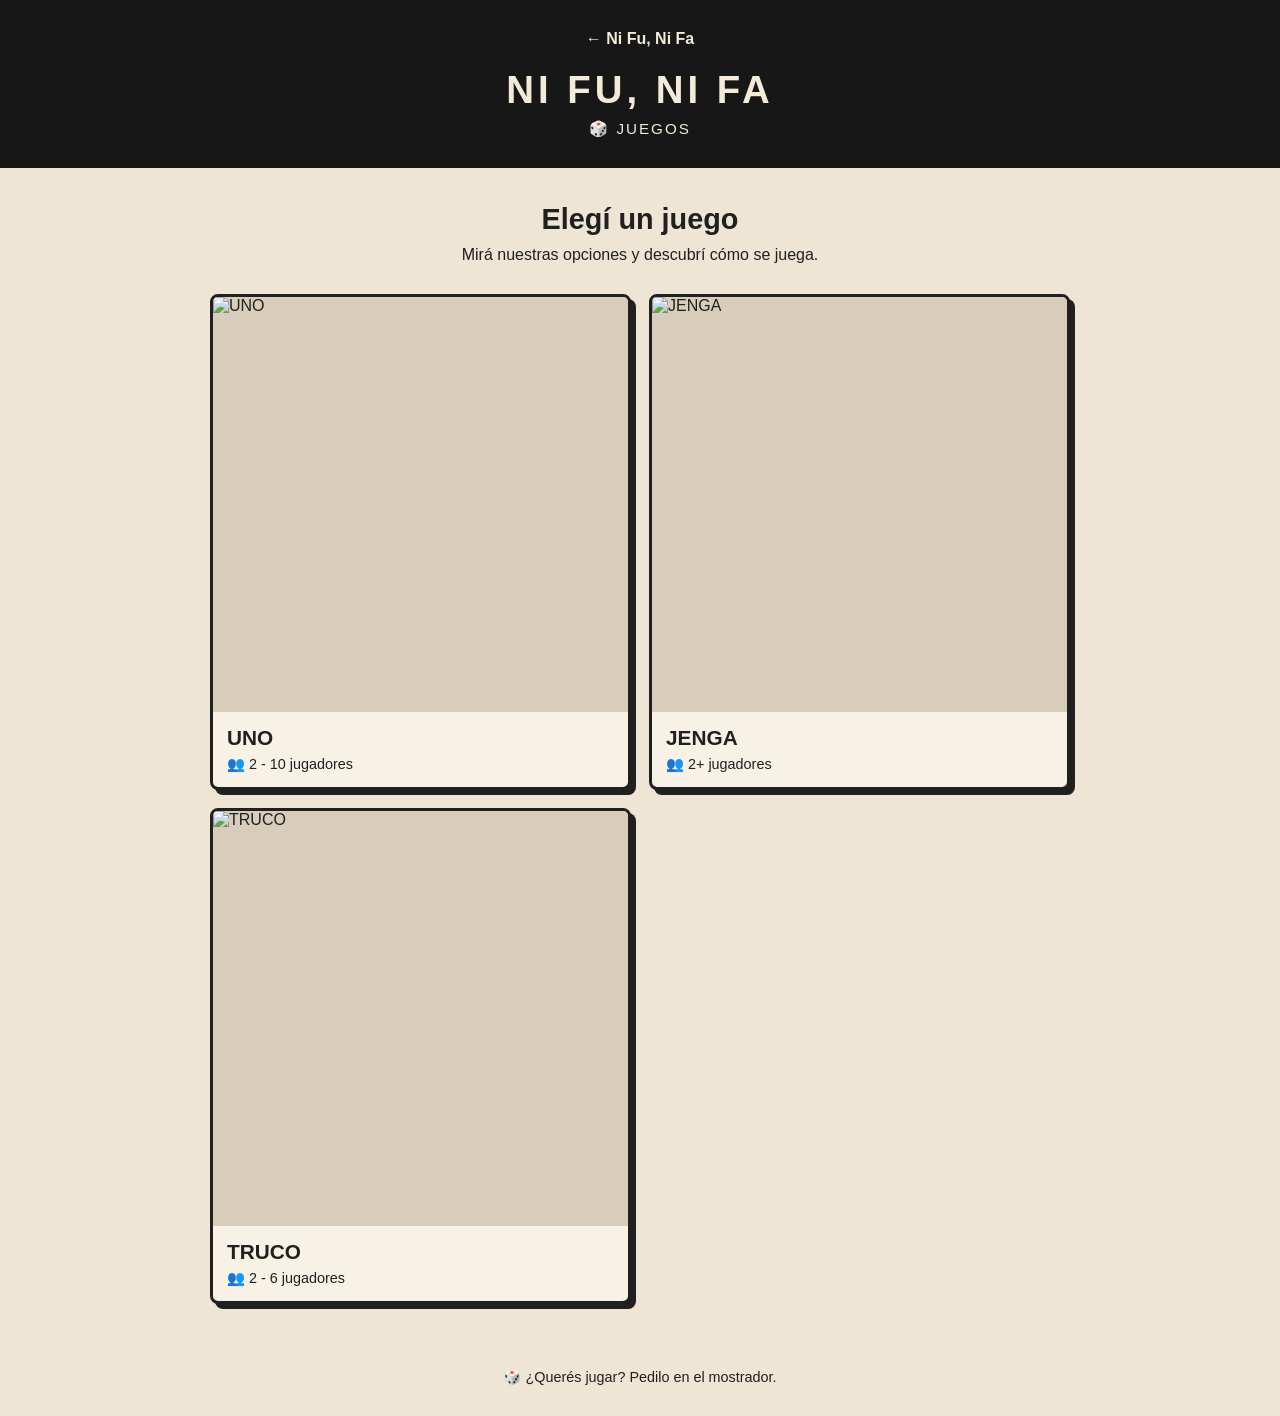
==== juegos/index.html @ 53de6ed8 "Primera version de carta Ni Fu Ni Fa" ====
<!DOCTYPE html>
<html lang="es">

<head>
    <meta charset="UTF-8">
    <meta name="viewport" content="width=device-width, initial-scale=1.0">

    <title>Juegos — Ni Fu, Ni Fa</title>

    <link rel="stylesheet" href="../css/style.css">
</head>

<body>

    <header>
        <a href="../index.html" class="volver">← Ni Fu, Ni Fa</a>

        <h1>NI FU, NI FA</h1>
        <p>🎲 JUEGOS</p>
    </header>

    <main>

        <section class="presentacion">
            <h2>Elegí un juego</h2>

            <p>
                Mirá nuestras opciones y descubrí cómo se juega.
            </p>
        </section>

        <section id="lista-juegos" class="lista-juegos">
            <!-- Los juegos se generan automáticamente -->
        </section>

    </main>

    <footer>
        <p>🎲 ¿Querés jugar? Pedilo en el mostrador.</p>
    </footer>

    <script src="../js/juegos.js"></script>

</body>

</html>
---- css/style.css ----
/* =========================
   RESET
========================= */

* {
    box-sizing: border-box;
    margin: 0;
    padding: 0;
}

body {
    font-family: Arial, Helvetica, sans-serif;
    background: #eee5d5;
    color: #202020;
    min-height: 100vh;
}


/* =========================
   HEADER
========================= */

header {
    background: #171717;
    color: #f4ead8;
    text-align: center;
    padding: 30px 20px;
}

header h1 {
    font-size: 2.4rem;
    letter-spacing: 4px;
}

header p {
    margin-top: 8px;
    font-size: 0.95rem;
    letter-spacing: 2px;
}


/* =========================
   MAIN
========================= */

main {
    width: 100%;
    max-width: 900px;
    margin: 0 auto;
    padding: 35px 20px;
}

main h2 {
    text-align: center;
    font-size: 1.8rem;
    margin-bottom: 10px;
}

.presentacion {
    text-align: center;
    margin-bottom: 30px;
}


/* =========================
   OPCIONES INICIO
========================= */

.opciones {
    display: grid;
    grid-template-columns: repeat(2, 1fr);
    gap: 20px;
    max-width: 600px;
    margin: 30px auto;
}

.opciones a {
    display: flex;
    flex-direction: column;
    align-items: center;
    justify-content: center;

    min-height: 180px;

    background: #f8f1e5;
    color: #202020;

    border: 3px solid #202020;
    border-radius: 8px;

    text-decoration: none;

    font-size: 3rem;
    box-shadow: 6px 6px 0 #202020;

    transition: transform 0.15s;
}

.opciones a:hover {
    transform: translate(-2px, -2px);
}

.opciones span {
    margin-top: 12px;
    font-size: 1.1rem;
    font-weight: bold;
    letter-spacing: 2px;
}


/* =========================
   CATÁLOGO DE JUEGOS
========================= */

.lista-juegos {
    display: grid;
    grid-template-columns: repeat(2, 1fr);
    gap: 18px;
}

.tarjeta-juego {
    background: #f8f1e5;
    border: 3px solid #202020;
    border-radius: 8px;
    overflow: hidden;

    box-shadow: 5px 5px 0 #202020;

    transition: transform 0.15s;
}

.tarjeta-juego:hover {
    transform: translate(-2px, -2px);
}

.tarjeta-juego a {
    display: block;
    color: inherit;
    text-decoration: none;
}

.imagen-juego {
    width: 100%;
    aspect-ratio: 1 / 1;
    background: #d8cdbb;
    overflow: hidden;
}

.imagen-juego img {
    width: 100%;
    height: 100%;
    object-fit: cover;
    display: block;
}

.info-juego {
    padding: 14px;
}

.info-juego h3 {
    font-size: 1.3rem;
    margin-bottom: 6px;
}

.info-juego p {
    font-size: 0.9rem;
}


/* =========================
   BOTÓN VOLVER
========================= */

.volver {
    display: inline-block;
    color: #f4ead8;
    text-decoration: none;
    margin-bottom: 20px;
    font-weight: bold;
}


/* =========================
   FOOTER
========================= */

footer {
    text-align: center;
    padding: 30px 20px;
    font-size: 0.9rem;
}


/* =========================
   CELULAR
========================= */

@media (max-width: 600px) {

    header {
        padding: 25px 15px;
    }

    header h1 {
        font-size: 1.9rem;
    }

    main {
        padding: 25px 15px;
    }

    .opciones {
        grid-template-columns: 1fr;
    }

    .opciones a {
        min-height: 140px;
    }

    .lista-juegos {
        grid-template-columns: repeat(2, 1fr);
        gap: 12px;
    }

    .info-juego {
        padding: 10px;
    }

    .info-juego h3 {
        font-size: 1.1rem;
    }

}
/* =========================
   CARTA GASTRONÓMICA
========================= */

.carta-imagen {
    width: 100%;
    max-width: 900px;
    margin: 0 auto;
}

.carta-imagen img {
    width: 100%;
    height: auto;
    display: block;

    border: 2px solid #202020;
    box-shadow: 4px 4px 0 #202020;
}


/* =========================
   CARTA EN CELULAR
========================= */

@media (max-width: 600px) {

    .carta-imagen {
        width: 100%;
        margin: 0;
    }

    .carta-imagen img {
        width: 100%;
        border: none;
        box-shadow: none;
    }

}

/* ========================================
   CARTA GASTRONÓMICA
   NI FU, NI FA
======================================== */

.carta {
    width: 100%;
    max-width: 1100px;
    margin: 30px auto;
    padding: 35px;

    background:
        linear-gradient(
            rgba(246, 235, 210, 0.96),
            rgba(246, 235, 210, 0.96)
        );

    border: 5px solid #29221c;

    box-shadow:
        inset 0 0 0 4px #e8d8b8,
        inset 0 0 0 7px #29221c,
        8px 8px 0 #29221c;

    color: #29221c;
}


/* ========================================
   ENCABEZADO
======================================== */

.carta-header {
    display: grid;
    grid-template-columns: 1fr 220px 1fr;
    align-items: center;
    gap: 20px;

    padding: 25px 20px;

    background: #171513;

    border-bottom: 3px solid #29221c;
}
.titulo-carta,
.slogan {
    text-align: center;
    font-family: Georgia, "Times New Roman", serif;
    font-weight: 900;
}

.titulo-carta {
    text-align: center;

    font-family: Georgia, "Times New Roman", serif;
    font-weight: 900;

    font-size: clamp(2.5rem, 6vw, 5rem);

    letter-spacing: 3px;

    color: #f4e5c4;

    text-shadow: 2px 2px 0 #713426;
}

.slogan {
    text-align: center;

    font-family: Georgia, "Times New Roman", serif;
    font-weight: 900;

    font-size: 1.2rem;
    line-height: 1.3;

    color: #b84a32;

    text-shadow: 1px 1px 0 #35160f;
}

.logo {
    width: 190px;
    height: 190px;

    margin: auto;

    border: 4px double #f4e5c4;
    border-radius: 50%;

    display: flex;
    flex-direction: column;
    justify-content: center;
    align-items: center;

    text-align: center;

    position: relative;

    box-shadow:
        0 0 0 2px #713426,
        inset 0 0 20px rgba(0, 0, 0, 0.5);
}

.logo h1 {
    font-family: Georgia, "Times New Roman", serif;

    font-size: 1.8rem;
    line-height: 0.95;

    letter-spacing: 2px;

    color: #f4e5c4;

    text-shadow: 2px 2px 0 #713426;
}
.logo-estrellas {
    font-size: 1.2rem;
    margin: 8px 0;

    color: #f4e5c4;
}

/* ========================================
   COLUMNAS
======================================== */

.columnas {
    display: grid;
    grid-template-columns: 1fr 1fr;
}

.columna {
    padding: 25px 30px;
}

.columna + .columna {
    border-left: 2px solid #29221c;
}


/* ========================================
   SECCIONES
======================================== */

.seccion {
    margin-bottom: 35px;
}

.seccion h2 {
    background: #713426;
    color: #f6ebd2;

    font-family: Georgia, "Times New Roman", serif;

    text-align: center;

    font-size: 1.55rem;
    letter-spacing: 1px;

    padding: 7px 10px;

    margin-bottom: 18px;

    border-top: 2px solid #29221c;
    border-bottom: 2px solid #29221c;

    box-shadow: 3px 3px 0 #29221c;
}


/* ========================================
   PRODUCTOS
======================================== */

.producto {
    display: grid;

    grid-template-columns:
        max-content
        minmax(20px, 1fr)
        max-content;

    align-items: end;

    width: 100%;
    min-width: 0;

    margin-bottom: 6px;

    font-family: Georgia, "Times New Roman", serif;

    font-size: 1.05rem;
    font-weight: bold;
}


.producto .nombre {
    min-width: 0;
}


.producto .puntos {
    min-width: 20px;

    border-bottom: 2px dotted #65594b;

    margin: 0 8px 4px;
}


.producto .precio {
    white-space: nowrap;

    font-size: 1.05rem;
}


/* Descripción del producto */

.descripcion {
    max-width: 100%;

    margin: -2px 0 12px;

    font-family: Georgia, "Times New Roman", serif;

    font-size: 0.78rem;
    font-weight: bold;

    line-height: 1.3;
}


/* ========================================
   SEPARADORES
======================================== */

.separador {
    width: 80%;
    margin: 18px auto;

    border-top: 2px solid #29221c;

    position: relative;
}

.separador::after {
    content: "★";

    position: absolute;

    left: 50%;
    top: -13px;

    transform: translateX(-50%);

    background: #f6ebd2;

    padding: 0 10px;

    font-size: 1rem;
}


/* ========================================
   RESPONSIVE
======================================== */

@media (max-width: 700px) {

    body {
        background: #f6ebd2;
    }

    .carta {
        margin: 0;
        padding: 18px;

        border: none;

        box-shadow: none;
    }


    .carta-header {
        grid-template-columns: 1fr;

        gap: 18px;

        padding-bottom: 20px;
    }


    .titulo-carta {
        order: 1;
        font-size: 3rem;
    }


    .logo {
        order: 2;

        width: 150px;
        height: 150px;
    }

    .logo h1 {
        font-size: 1.45rem;
    }


    .slogan {
        order: 3;
        font-size: 1rem;
    }


    .columnas {
        grid-template-columns: 1fr;
    }


    .columna {
        padding: 25px 5px;
    }


    .columna + .columna {
        border-left: none;

        border-top: 2px solid #29221c;
    }


    .seccion {
        margin-bottom: 30px;
    }


    .seccion h2 {
        font-size: 1.25rem;
    }


    .producto {
        font-size: 0.95rem;
    }


    .producto strong {
        font-size: 0.95rem;
    }

}
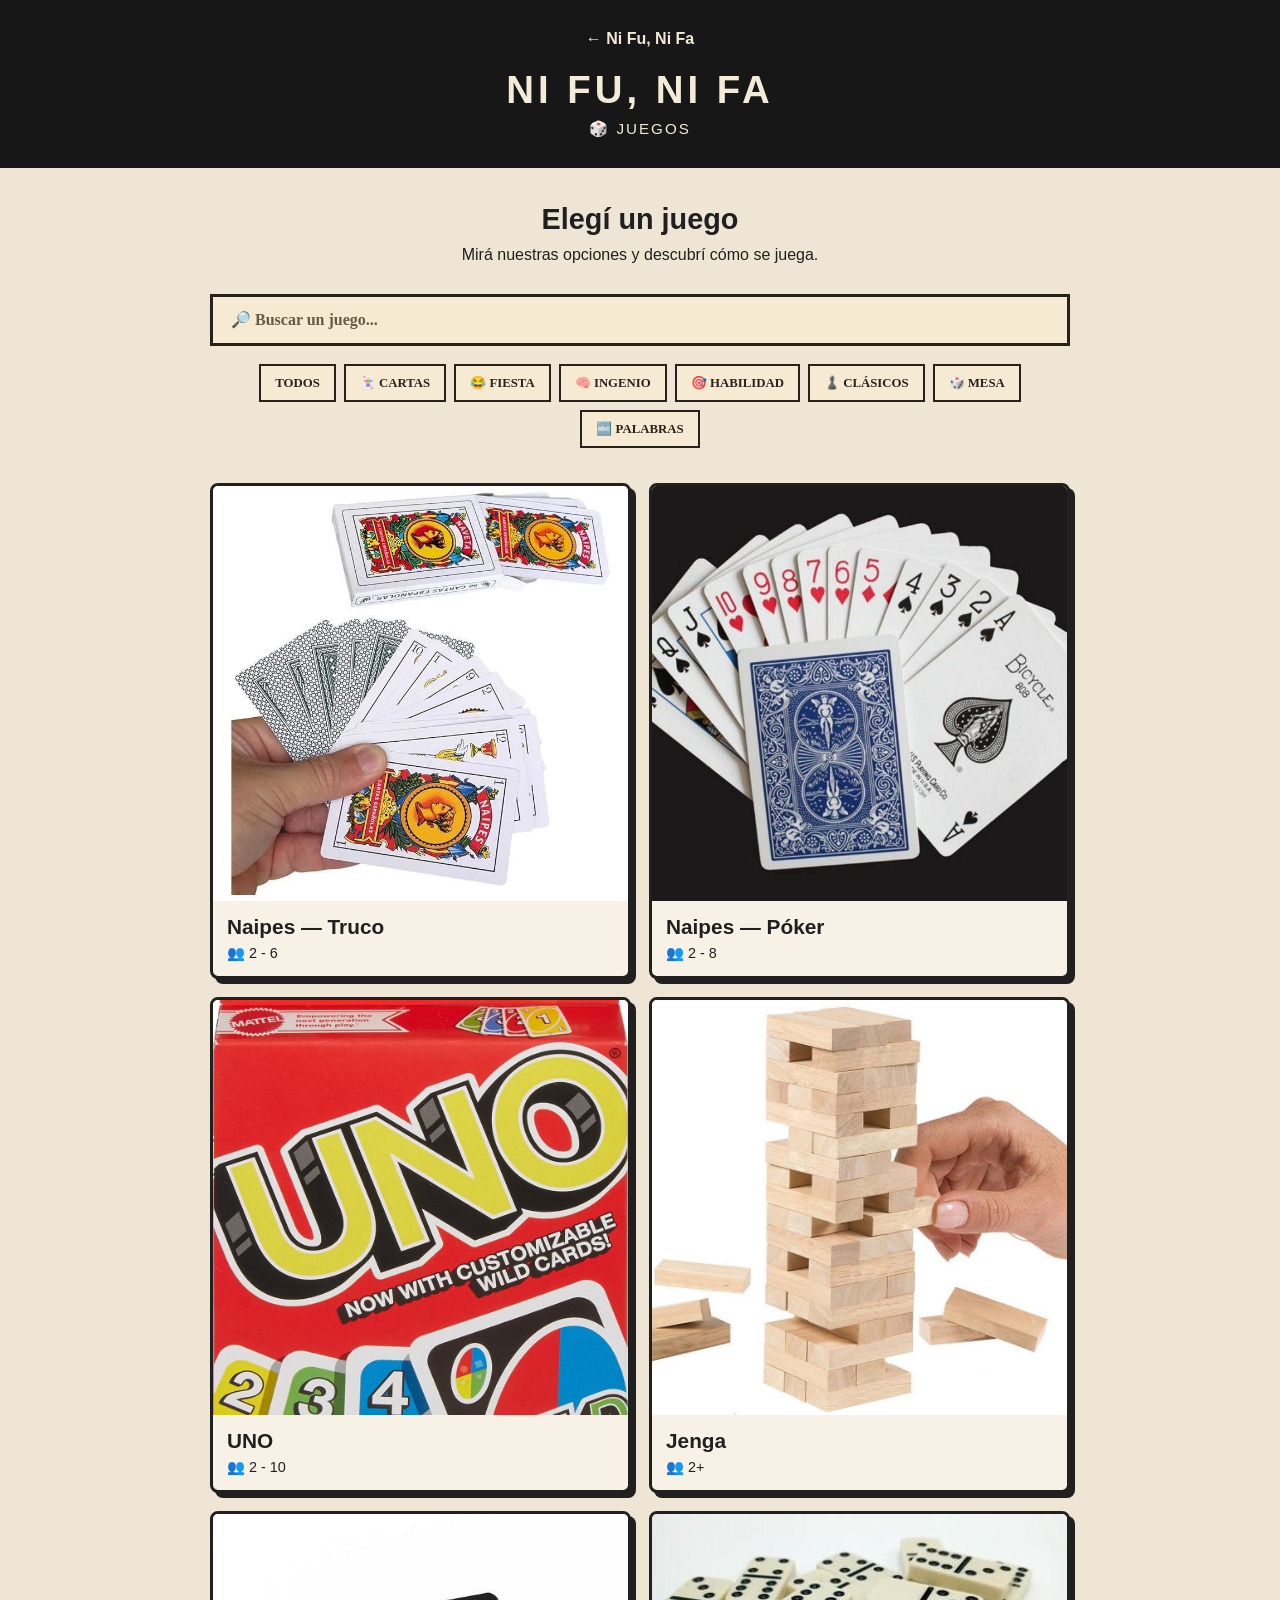
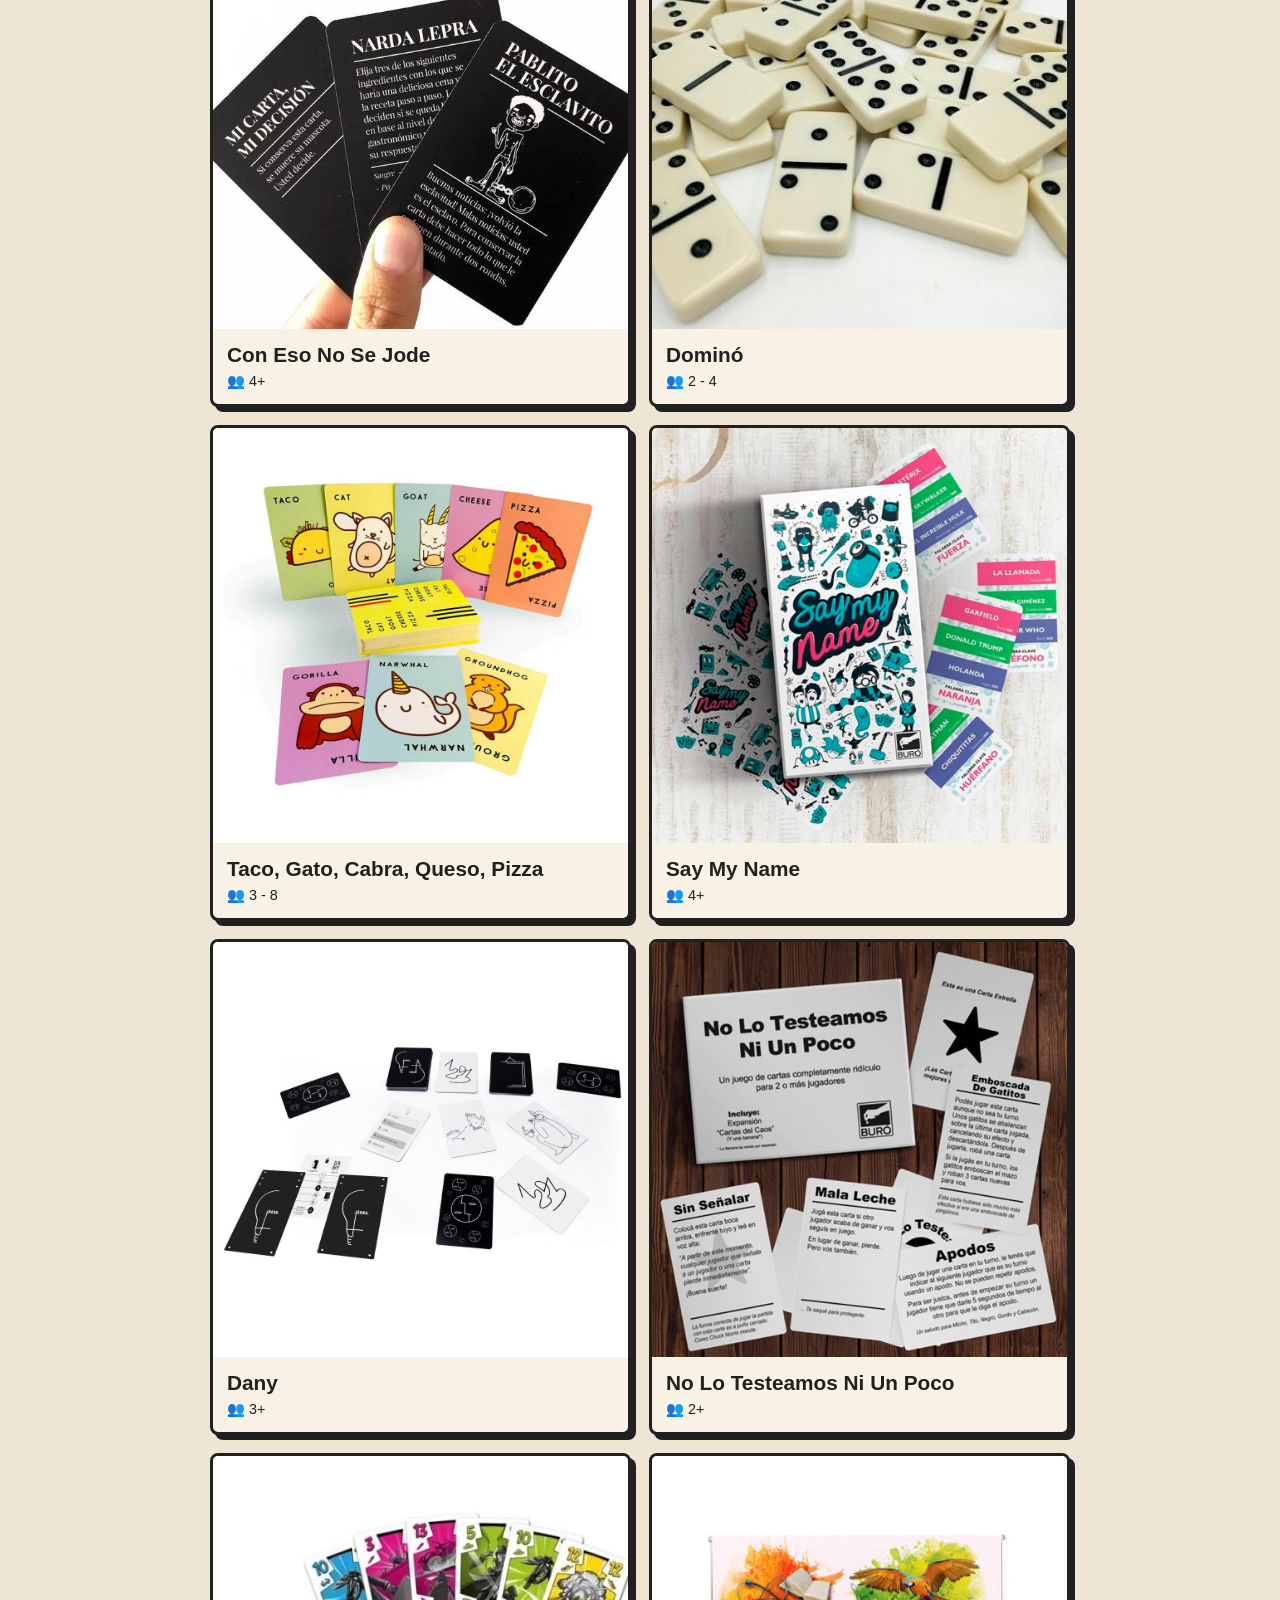
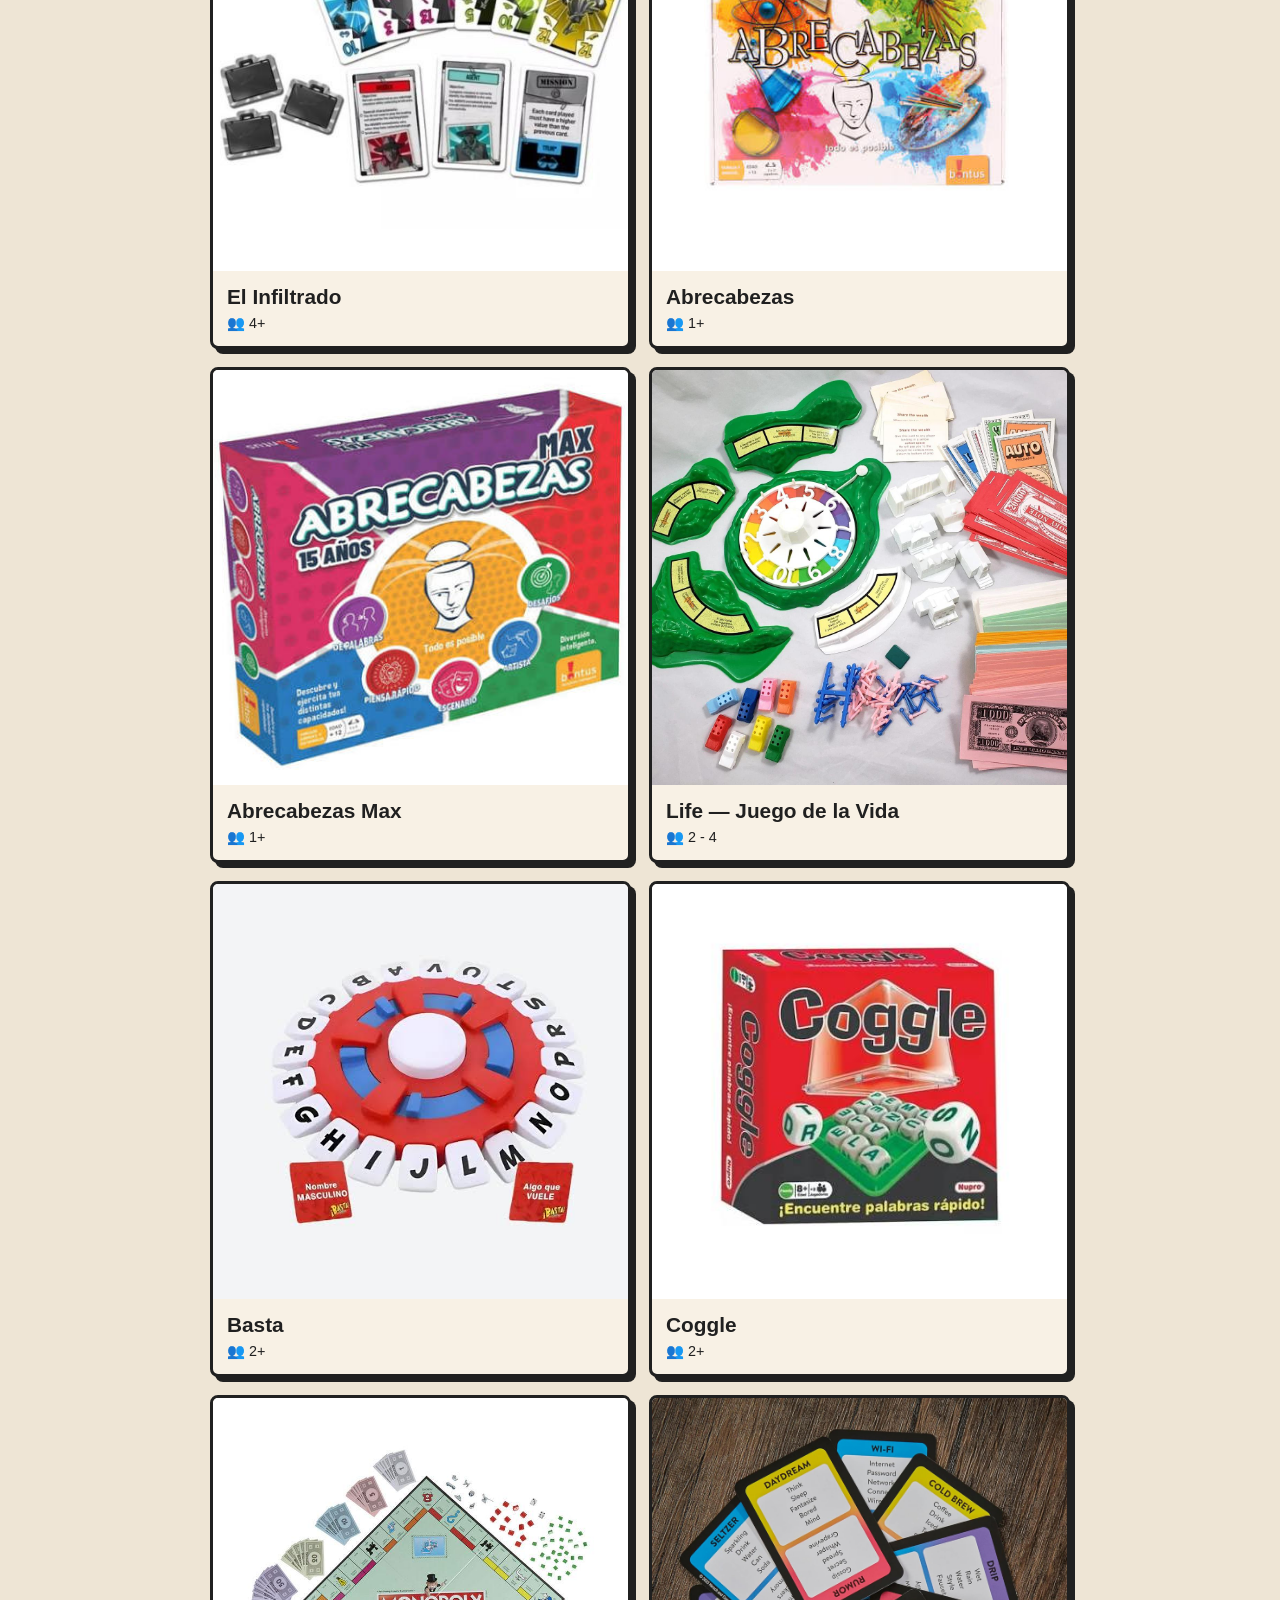
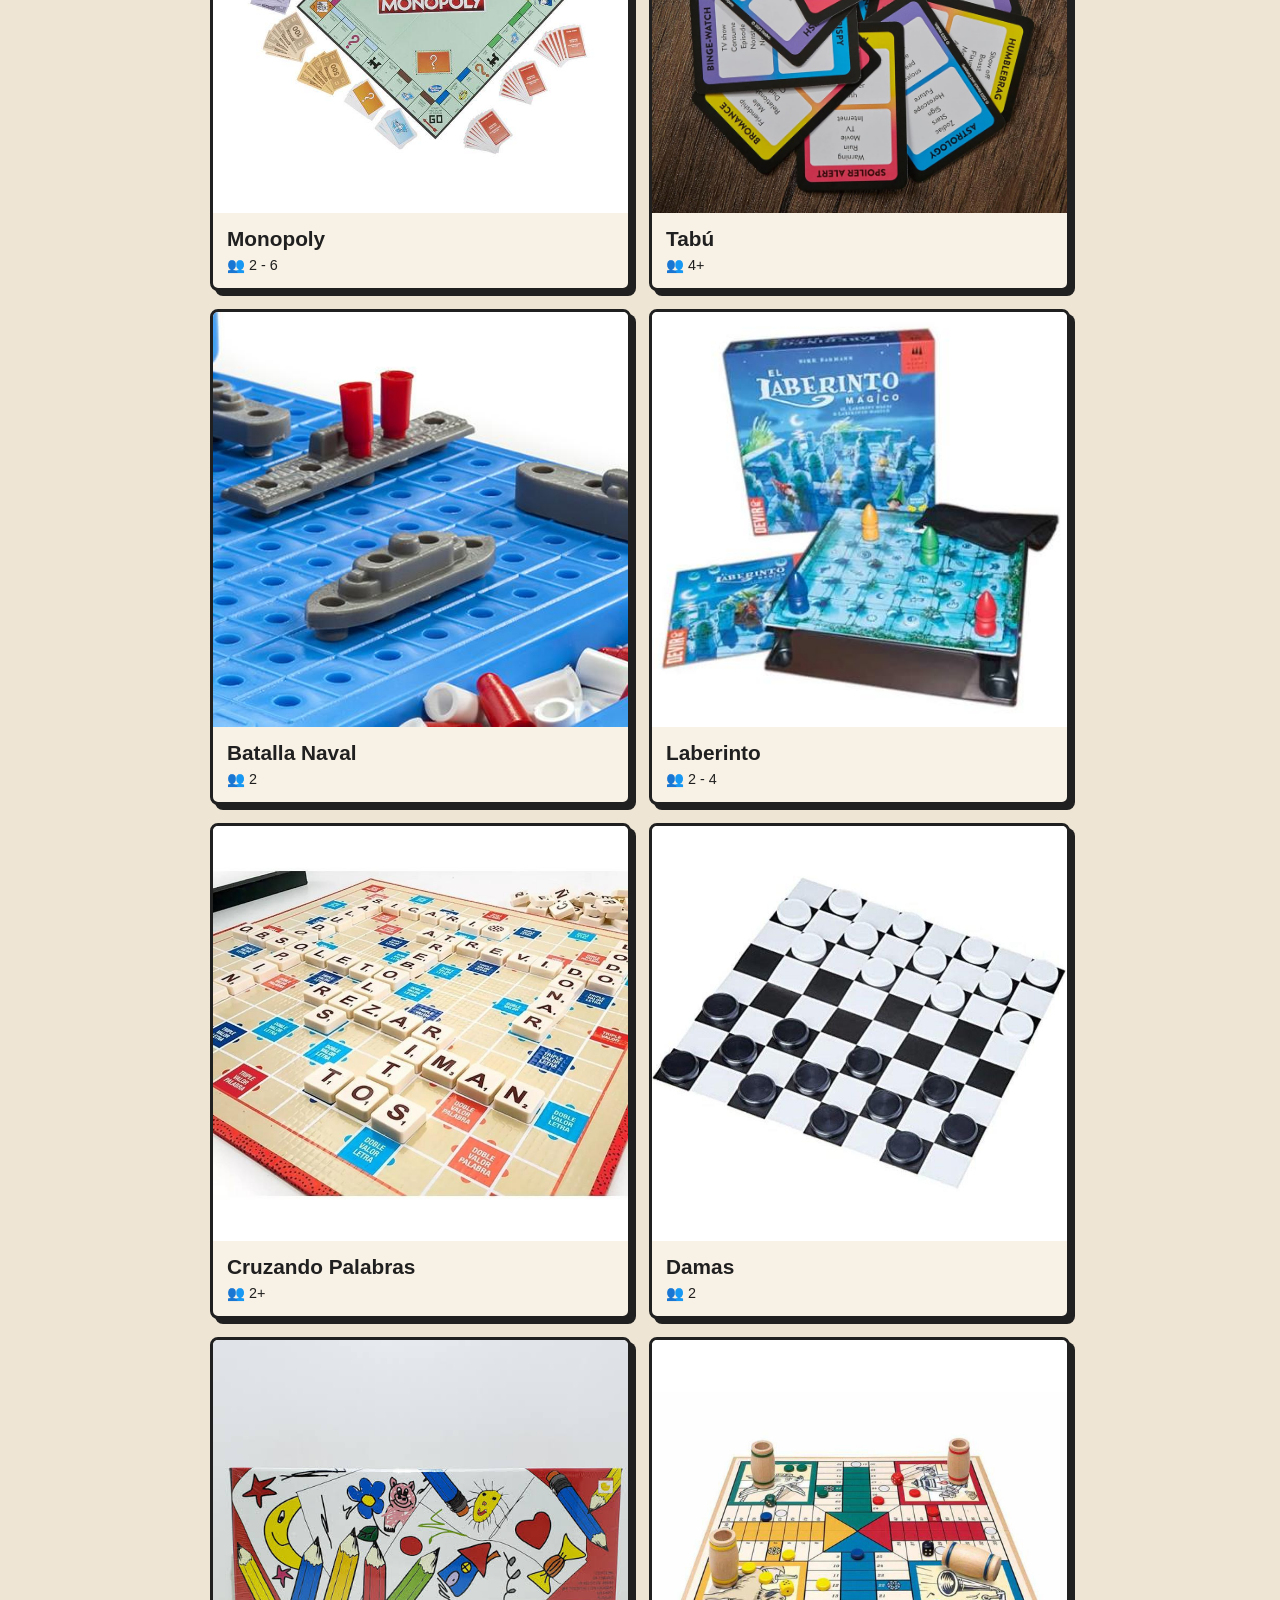
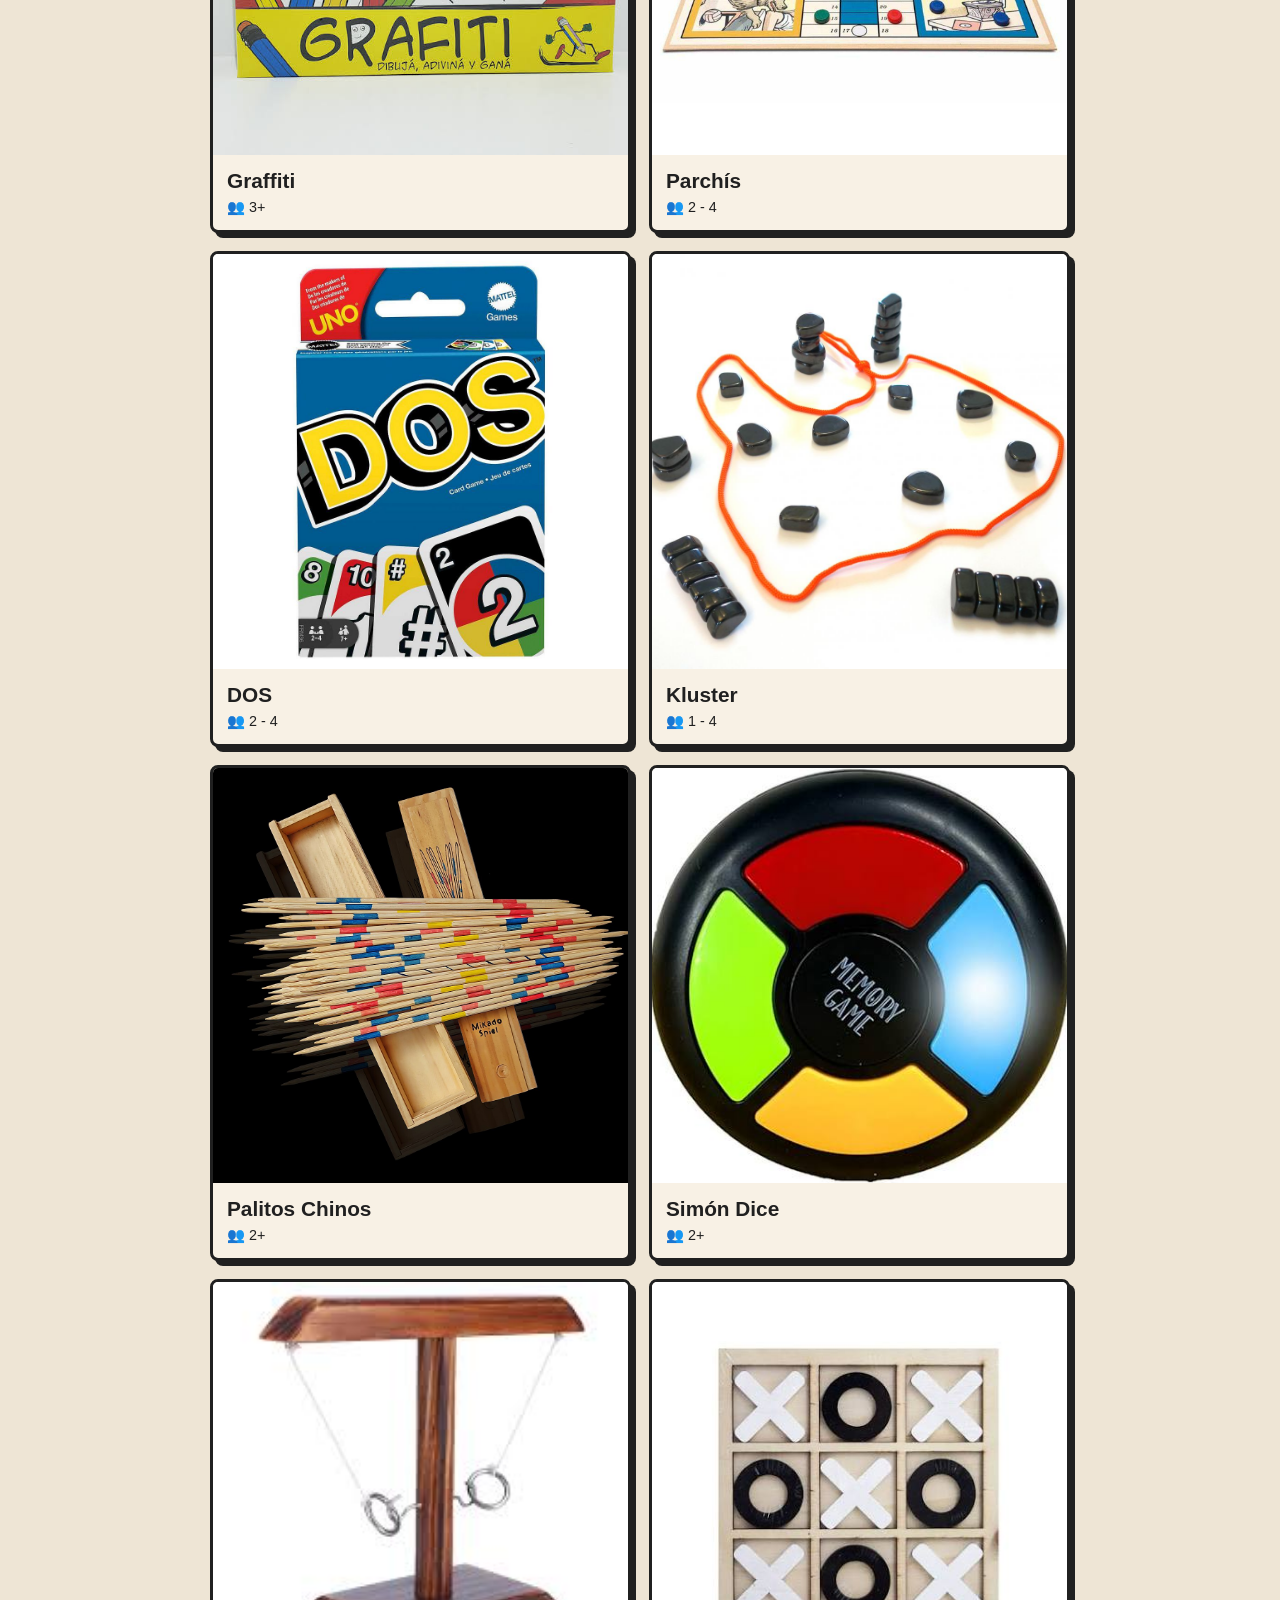
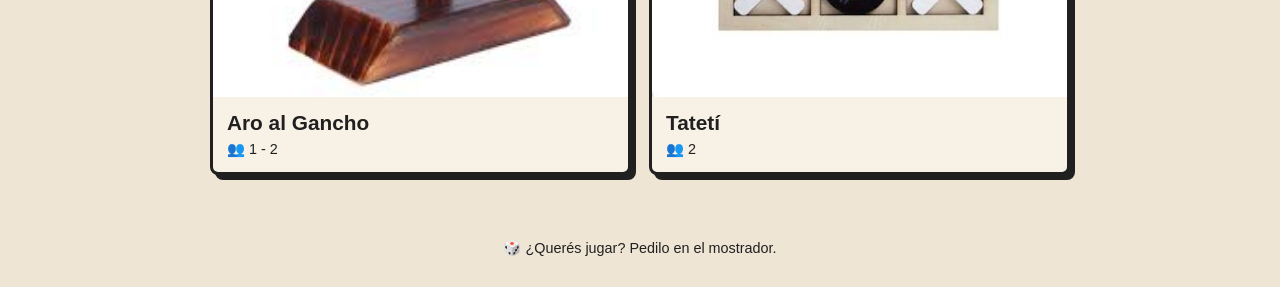
==== commit d1a9c474: "Agrega filtros y buscador de juegos" ====
--- a/juegos/index.html
+++ b/juegos/index.html
@@ -29,6 +29,27 @@
             </p>
         </section>
 
+        <section class="filtros-juegos">
+
+    <input
+        type="text"
+        id="buscador-juegos"
+        placeholder="🔎 Buscar un juego..."
+    >
+
+    <div class="botones-categorias">
+        <button data-categoria="todas">TODOS</button>
+        <button data-categoria="cartas">🃏 CARTAS</button>
+        <button data-categoria="fiesta">😂 FIESTA</button>
+        <button data-categoria="ingenio">🧠 INGENIO</button>
+        <button data-categoria="habilidad">🎯 HABILIDAD</button>
+        <button data-categoria="clasicos">♟️ CLÁSICOS</button>
+        <button data-categoria="mesa">🎲 MESA</button>
+        <button data-categoria="palabras">🔤 PALABRAS</button>
+    </div>
+
+</section>
+
         <section id="lista-juegos" class="lista-juegos">
             <!-- Los juegos se generan automáticamente -->
         </section>
--- a/css/style.css
+++ b/css/style.css
@@ -623,4 +623,267 @@
         font-size: 0.95rem;
     }
 
+}
+
+/* =========================
+   DETALLE DE JUEGOS
+   ========================= */
+
+.detalle-juego {
+    max-width: 1000px;
+    margin: 30px auto;
+    padding: 20px;
+}
+
+.volver-detalle {
+    display: inline-block;
+    margin-bottom: 25px;
+    color: #29221c;
+    text-decoration: none;
+    font-weight: bold;
+}
+
+.volver-detalle:hover {
+    text-decoration: underline;
+}
+
+.ficha-juego {
+    background: #f6ebd2;
+    border: 4px solid #29221c;
+    box-shadow: 6px 6px 0 #29221c;
+    padding: 30px;
+
+    display: grid;
+    grid-template-columns: 1fr 1fr;
+    gap: 35px;
+}
+
+.ficha-imagen {
+    width: 100%;
+    aspect-ratio: 1 / 1;
+    background: #e8d8b8;
+    border: 3px solid #29221c;
+    overflow: hidden;
+}
+
+.ficha-imagen img {
+    width: 100%;
+    height: 100%;
+    object-fit: cover;
+}
+
+.ficha-contenido h2 {
+    margin: 0 0 25px;
+
+    font-family: Georgia, "Times New Roman", serif;
+    font-size: 2.5rem;
+    text-transform: uppercase;
+    color: #713426;
+
+    border-bottom: 3px solid #29221c;
+    padding-bottom: 10px;
+}
+
+.datos-juego {
+    display: grid;
+    grid-template-columns: repeat(3, 1fr);
+    gap: 10px;
+    margin-bottom: 25px;
+}
+
+.dato {
+    text-align: center;
+    border: 2px solid #29221c;
+    padding: 10px 5px;
+}
+
+.dato span {
+    display: block;
+    font-size: 1.5rem;
+    margin-bottom: 5px;
+}
+
+.dato strong {
+    display: block;
+    font-size: 0.8rem;
+    text-transform: uppercase;
+}
+
+.dato p {
+    margin: 5px 0 0;
+    font-weight: bold;
+}
+
+.etiquetas-juego {
+    display: flex;
+    flex-wrap: wrap;
+    gap: 8px;
+    margin-bottom: 30px;
+}
+
+.etiquetas-juego span {
+    background: #713426;
+    color: #f6ebd2;
+    padding: 6px 10px;
+    font-size: 0.8rem;
+    font-weight: bold;
+    text-transform: uppercase;
+}
+
+.reglas-juego {
+    border-top: 2px solid #29221c;
+    padding-top: 20px;
+}
+
+.reglas-juego h3 {
+    font-family: Georgia, "Times New Roman", serif;
+    color: #713426;
+    margin-bottom: 12px;
+}
+
+.reglas-juego p {
+    line-height: 1.6;
+}
+
+/* Juego inexistente */
+
+.juego-no-encontrado {
+    text-align: center;
+    padding: 50px 20px;
+    background: #f6ebd2;
+    border: 3px solid #29221c;
+}
+
+/* Mobile */
+
+@media (max-width: 700px) {
+
+    .detalle-juego {
+        margin: 0;
+        padding: 15px;
+    }
+
+    .ficha-juego {
+        grid-template-columns: 1fr;
+        padding: 20px;
+        gap: 25px;
+    }
+
+    .ficha-contenido h2 {
+        font-size: 2rem;
+    }
+
+    .datos-juego {
+        grid-template-columns: 1fr 1fr 1fr;
+    }
+
+    .dato {
+        padding: 8px 3px;
+    }
+
+    .dato span {
+        font-size: 1.2rem;
+    }
+
+    .dato strong {
+        font-size: 0.7rem;
+    }
+
+    .dato p {
+        font-size: 0.8rem;
+    }
+}
+/* =========================
+   FILTROS DE JUEGOS
+========================= */
+
+.filtros-juegos {
+    margin: 25px auto 35px;
+    max-width: 1000px;
+}
+
+#buscador-juegos {
+    display: block;
+    width: 100%;
+    box-sizing: border-box;
+    padding: 14px 18px;
+    margin-bottom: 18px;
+
+    background: #f6ebd2;
+    border: 3px solid #29221c;
+
+    font-family: Georgia, "Times New Roman", serif;
+    font-size: 1rem;
+    font-weight: bold;
+
+    color: #29221c;
+}
+
+#buscador-juegos::placeholder {
+    color: #65594b;
+}
+
+#buscador-juegos:focus {
+    outline: none;
+    box-shadow: 4px 4px 0 #29221c;
+}
+
+.botones-categorias {
+    display: flex;
+    flex-wrap: wrap;
+    justify-content: center;
+    gap: 8px;
+}
+
+.botones-categorias button {
+    padding: 9px 14px;
+
+    background: #f6ebd2;
+    color: #29221c;
+
+    border: 2px solid #29221c;
+
+    font-family: Georgia, "Times New Roman", serif;
+    font-size: 0.8rem;
+    font-weight: bold;
+
+    cursor: pointer;
+    transition: 0.15s ease;
+}
+
+.botones-categorias button:hover {
+    background: #e8d8b8;
+    transform: translate(-1px, -1px);
+}
+
+.botones-categorias button.activo {
+    background: #713426;
+    color: #f6ebd2;
+    box-shadow: 3px 3px 0 #29221c;
+}
+
+
+/* MENSAJE SIN RESULTADOS */
+
+.juegos-vacios {
+    width: 100%;
+    box-sizing: border-box;
+
+    padding: 40px 20px;
+
+    text-align: center;
+
+    background: #f6ebd2;
+    border: 3px solid #29221c;
+}
+
+.juegos-vacios h3 {
+    margin-bottom: 10px;
+
+    font-family: Georgia, "Times New Roman", serif;
+    color: #713426;
+}
+
+.juegos-vacios p {
+    margin: 0;
 }
